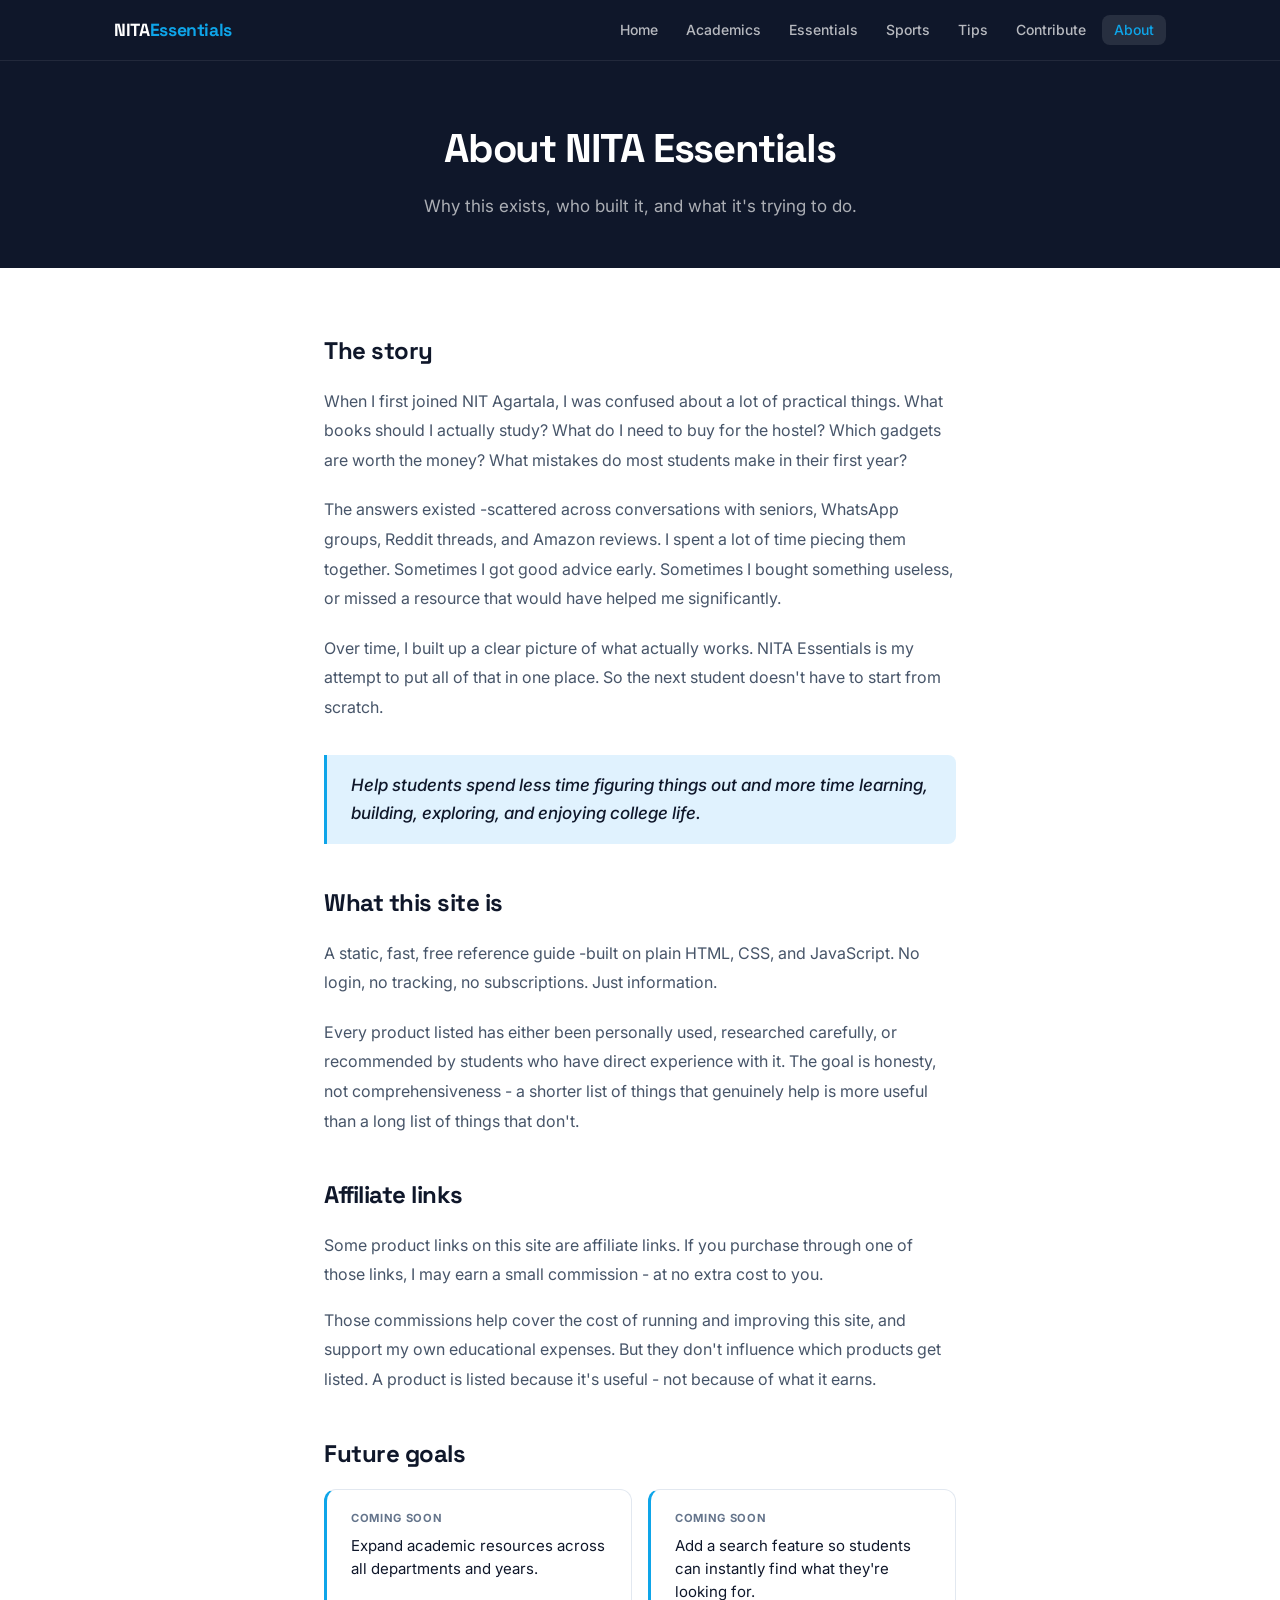
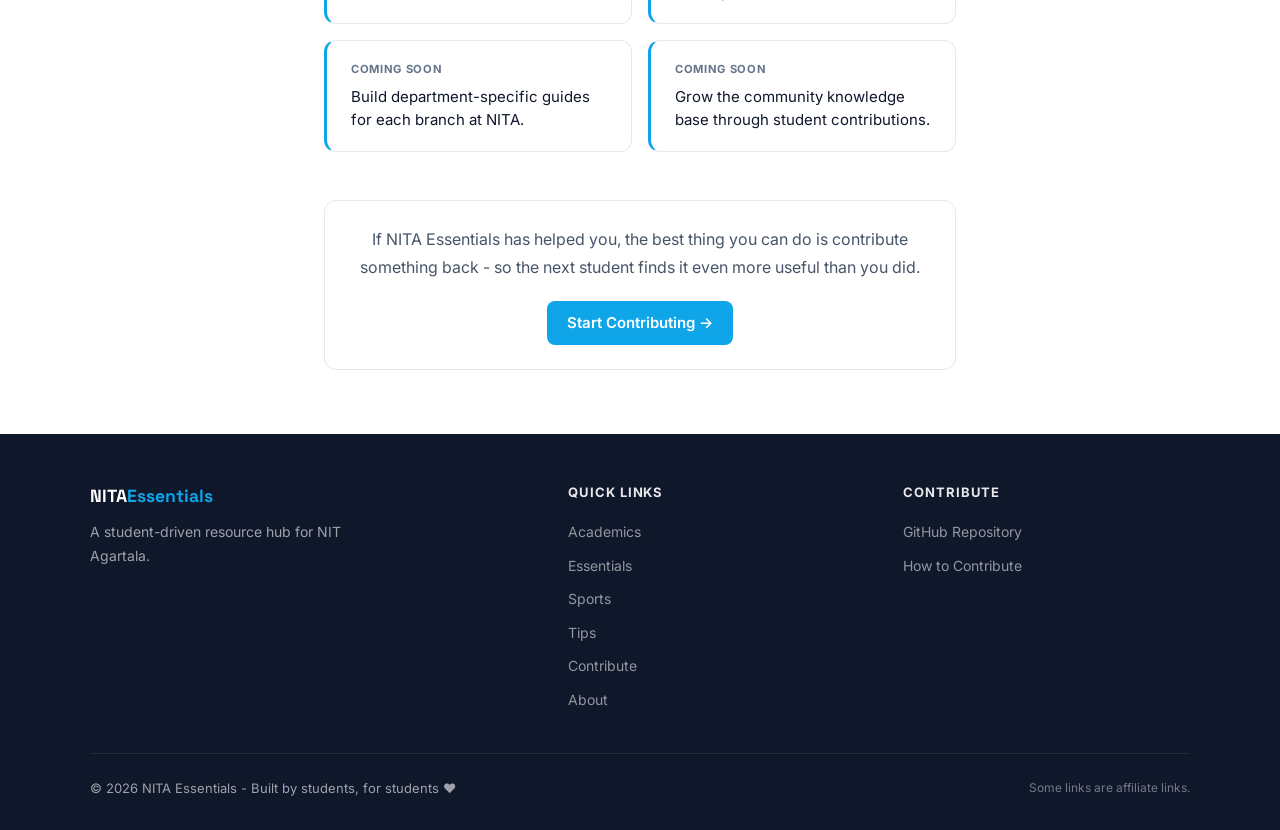
==== about.html @ a5f50f5e "added google analytics for tracking number of uses visited the page" ====
<!DOCTYPE html>
<html lang="en">
<head>
  <meta charset="UTF-8" />
  <meta name="viewport" content="width=device-width, initial-scale=1.0" />
  <title>About -National Institute of Technology Agartala Essentials</title>
  <meta name="description" content="Why NITA Essentials was created, who it's for, and the story behind it." />
  <link rel="stylesheet" href="styles.css" />
  <!-- ICON For NITA-Essential -->
   <link rel="apple-touch-icon" sizes="180x180" href="./icon/apple-touch-icon.png">
    <link rel="icon" type="image/png" sizes="32x32" href="./icon/favicon-32x32.png">
    <link rel="icon" type="image/png" sizes="16x16" href="./icon/favicon-16x16.png">
    <link rel="manifest" href="./icon/site.webmanifest">
    
  <!-- Google tag (gtag.js) -->
    <script async src="https://www.googletagmanager.com/gtag/js?id=G-L8GYV0HE63"></script>
    <script>
      window.dataLayer = window.dataLayer || [];
      function gtag(){dataLayer.push(arguments);}
      gtag('js', new Date());

      gtag('config', 'G-L8GYV0HE63');
    </script>
 
</head>
<body>

<nav>
  <div class="nav-inner">
    <a href="index.html" class="nav-logo">NITA<span>Essentials</span></a>
    <button class="hamburger" id="hamburger" aria-label="Toggle menu">
      <span></span><span></span><span></span>
    </button>
    <ul class="nav-links" id="nav-links">
      <li><a href="index.html">Home</a></li>
      <li><a href="academics.html">Academics</a></li>
      <li><a href="essentials.html">Essentials</a></li>
      <li><a href="sports.html">Sports</a></li>
      <li><a href="tips.html">Tips</a></li>
      <li><a href="contribute.html">Contribute</a></li>
      <li><a href="about.html" class="active">About</a></li>
    </ul>
  </div>
</nav>

<div class="page-hero">
  <div class="container">
    <h1>About NITA Essentials</h1>
    <p>Why this exists, who built it, and what it's trying to do.</p>
  </div>
</div>

<section class="section section-alt">
  <div class="container" style="max-width:680px;">

    <h2 class="section-title" style="margin-bottom:1rem;">The story</h2>
    <p style="color:var(--text-light); line-height:1.85; margin-bottom:1.25rem; font-size:1rem;">When I first joined NIT Agartala, I was confused about a lot of practical things. What books should I actually study? What do I need to buy for the hostel? Which gadgets are worth the money? What mistakes do most students make in their first year?</p>
    <p style="color:var(--text-light); line-height:1.85; margin-bottom:1.25rem; font-size:1rem;">The answers existed -scattered across conversations with seniors, WhatsApp groups, Reddit threads, and Amazon reviews. I spent a lot of time piecing them together. Sometimes I got good advice early. Sometimes I bought something useless, or missed a resource that would have helped me significantly.</p>
    <p style="color:var(--text-light); line-height:1.85; margin-bottom:1.25rem; font-size:1rem;">Over time, I built up a clear picture of what actually works. NITA Essentials is my attempt to put all of that in one place. So the next student doesn't have to start from scratch.</p>

    <blockquote style="border-left:3px solid var(--teal); margin:2rem 0; padding:1rem 1.5rem; background:var(--teal-light); border-radius:0 var(--radius-sm) var(--radius-sm) 0;">
      <p style="font-size:1.0625rem; color:var(--navy); font-style:italic; font-weight:500; line-height:1.7;">Help students spend less time figuring things out and more time learning, building, exploring, and enjoying college life.</p>
    </blockquote>

    <h2 class="section-title" style="margin-bottom:1rem; margin-top:2.5rem;">What this site is</h2>
    <p style="color:var(--text-light); line-height:1.85; margin-bottom:1.25rem; font-size:1rem;">A static, fast, free reference guide -built on plain HTML, CSS, and JavaScript. No login, no tracking, no subscriptions. Just information.</p>
    <p style="color:var(--text-light); line-height:1.85; margin-bottom:1.25rem; font-size:1rem;">Every product listed has either been personally used, researched carefully, or recommended by students who have direct experience with it. The goal is honesty, not comprehensiveness - a shorter list of things that genuinely help is more useful than a long list of things that don't.</p>

    <h2 class="section-title" style="margin-bottom:1rem; margin-top:2.5rem;">Affiliate links</h2>
    <p style="color:var(--text-light); line-height:1.85; margin-bottom:1rem; font-size:1rem;">Some product links on this site are affiliate links. If you purchase through one of those links, I may earn a small commission - at no extra cost to you.</p>
    <p style="color:var(--text-light); line-height:1.85; margin-bottom:1rem; font-size:1rem;">Those commissions help cover the cost of running and improving this site, and support my own educational expenses. But they don't influence which products get listed. A product is listed because it's useful - not because of what it earns.</p>

    <h2 class="section-title" style="margin-bottom:1rem; margin-top:2.5rem;">Future goals</h2>
    <div class="tips-grid" style="margin-top:1rem;">
      <div class="tip-card">
        <div class="tip-category">Coming Soon</div>
        <p>Expand academic resources across all departments and years.</p>
      </div>
      <div class="tip-card">
        <div class="tip-category">Coming Soon</div>
        <p>Add a search feature so students can instantly find what they're looking for.</p>
      </div>
      <div class="tip-card">
        <div class="tip-category">Coming Soon</div>
        <p>Build department-specific guides for each branch at NITA.</p>
      </div>
      <div class="tip-card">
        <div class="tip-category">Coming Soon</div>
        <p>Grow the community knowledge base through student contributions.</p>
      </div>
    </div>

    <div style="margin-top:3rem; padding:1.5rem; background:var(--surface); border:1px solid var(--border); border-radius:var(--radius); text-align:center;">
      <p style="font-size:1rem; color:var(--text-light); margin-bottom:1.25rem; line-height:1.75;">If NITA Essentials has helped you, the best thing you can do is contribute something back - so the next student finds it even more useful than you did.</p>
      <a href="contribute.html" class="btn btn-primary">Start Contributing →</a>
    </div>

  </div>
</section>

<footer>
  <div class="footer-inner">
    <div class="footer-brand">
      <h3>NITA<span>Essentials</span></h3>
      <p>A student-driven resource hub for NIT Agartala.</p>
    </div>
    <div class="footer-col">
      <h4>Quick Links</h4>
      <ul>
        <li><a href="academics.html">Academics</a></li>
        <li><a href="essentials.html">Essentials</a></li>
        <li><a href="sports.html">Sports</a></li>
        <li><a href="tips.html">Tips</a></li>
        <li><a href="contribute.html">Contribute</a></li>
        <li><a href="about.html">About</a></li>
      </ul>
    </div>
    <div class="footer-col">
      <h4>Contribute</h4>
      <ul>
        <li><a href="https://github.com/nita-essentials/nita-essentials.github.io" target="_blank">GitHub Repository</a></li>
        <li><a href="contribute.html">How to Contribute</a></li>
      </ul>
    </div>
  </div>
  <div class="footer-bottom">
    <span>© 2026 NITA Essentials - Built by students, for students ❤️</span>
    <span style="font-size:0.75rem; opacity:0.7;">Some links are affiliate links.</span>
  </div>
</footer>

<script>
  const hamburger = document.getElementById('hamburger');
  const navLinks = document.getElementById('nav-links');
  hamburger.addEventListener('click', () => navLinks.classList.toggle('open'));
</script>

<script src="notices.js"></script>
</body>
</html>
---- styles.css ----
/* ===== NITA ESSENTIALS - Main Stylesheet ===== */
/* Design: Deep navy + electric teal + warm amber on off-white canvas */
/* Font stack: Space Grotesk display, Inter body */

@import url('https://fonts.googleapis.com/css2?family=Space+Grotesk:wght@400;500;600;700&family=Inter:wght@400;500;600&display=swap');

:root {
  --navy: #0f172a;
  --navy-mid: #1e293b;
  --teal: #0ea5e9;
  --teal-dark: #0284c7;
  --teal-light: #e0f2fe;
  --amber: #f59e0b;
  --amber-light: #fef3c7;
  --off-white: #f8fafc;
  --surface: #ffffff;
  --muted: #64748b;
  --border: #e2e8f0;
  --text: #0f172a;
  --text-light: #475569;
  --radius: 12px;
  --radius-sm: 8px;
  --shadow: 0 1px 3px rgba(0,0,0,0.07), 0 4px 12px rgba(0,0,0,0.06);
  --shadow-hover: 0 4px 12px rgba(14,165,233,0.15), 0 8px 24px rgba(0,0,0,0.1);
}

*, *::before, *::after { box-sizing: border-box; margin: 0; padding: 0; }

html { scroll-behavior: smooth; }

body {
  font-family: 'Inter', -apple-system, sans-serif;
  background: var(--off-white);
  color: var(--text);
  line-height: 1.6;
  font-size: 16px;
}

/* ===== NAVIGATION ===== */
nav {
  background: var(--navy);
  position: sticky;
  top: 0;
  z-index: 100;
  border-bottom: 1px solid rgba(255,255,255,0.08);
}

.nav-inner {
  max-width: 1100px;
  margin: 0 auto;
  padding: 0 1.5rem;
  display: flex;
  align-items: center;
  justify-content: space-between;
  height: 60px;
}

.nav-logo {
  font-family: 'Space Grotesk', sans-serif;
  font-weight: 700;
  font-size: 1.1rem;
  color: white;
  text-decoration: none;
  letter-spacing: -0.02em;
}

.nav-logo span { color: var(--teal); }

.nav-links {
  display: flex;
  gap: 0.25rem;
  list-style: none;
}

.nav-links a {
  color: rgba(255,255,255,0.7);
  text-decoration: none;
  padding: 0.4rem 0.75rem;
  border-radius: var(--radius-sm);
  font-size: 0.875rem;
  font-weight: 500;
  transition: all 0.15s;
}

.nav-links a:hover,
.nav-links a.active {
  color: white;
  background: rgba(255,255,255,0.1);
}

.nav-links a.active { color: var(--teal); }

.hamburger {
  display: none;
  flex-direction: column;
  gap: 5px;
  cursor: pointer;
  background: none;
  border: none;
  padding: 4px;
}

.hamburger span {
  display: block;
  width: 22px;
  height: 2px;
  background: white;
  border-radius: 2px;
  transition: all 0.25s;
}

/* ===== LAYOUT ===== */
.container {
  max-width: 1100px;
  margin: 0 auto;
  padding: 0 1.5rem;
}

.page-hero {
  background: var(--navy);
  padding: 3.5rem 1.5rem 3rem;
  text-align: center;
}

.page-hero h1 {
  font-family: 'Space Grotesk', sans-serif;
  font-size: clamp(1.75rem, 4vw, 2.5rem);
  font-weight: 700;
  color: white;
  letter-spacing: -0.03em;
  margin-bottom: 0.75rem;
}

.page-hero p {
  color: rgba(255,255,255,0.65);
  max-width: 520px;
  margin: 0 auto;
  font-size: 1.0625rem;
}

.section {
  padding: 4rem 1.5rem;
}

.section-alt { background: var(--surface); }

.section-title {
  font-family: 'Space Grotesk', sans-serif;
  font-size: 1.5rem;
  font-weight: 700;
  letter-spacing: -0.02em;
  margin-bottom: 0.5rem;
  color: var(--navy);
}

.section-sub {
  color: var(--muted);
  margin-bottom: 2.5rem;
  font-size: 0.9375rem;
}

/* ===== BUTTONS ===== */
.btn {
  display: inline-flex;
  align-items: center;
  gap: 0.4rem;
  padding: 0.625rem 1.25rem;
  border-radius: var(--radius-sm);
  font-weight: 600;
  font-size: 0.9375rem;
  text-decoration: none;
  transition: all 0.15s;
  cursor: pointer;
  border: none;
  font-family: inherit;
}

.btn-primary {
  background: var(--teal);
  color: white;
}

.btn-primary:hover {
  background: var(--teal-dark);
  transform: translateY(-1px);
  box-shadow: 0 4px 12px rgba(14,165,233,0.35);
}

.btn-outline {
  background: transparent;
  color: var(--teal);
  border: 1.5px solid var(--teal);
}

.btn-outline:hover {
  background: var(--teal-light);
}

.btn-ghost {
  background: rgba(255,255,255,0.1);
  color: white;
  border: 1.5px solid rgba(255,255,255,0.2);
}

.btn-ghost:hover {
  background: rgba(255,255,255,0.18);
}

.btn-sm {
  padding: 0.4rem 0.875rem;
  font-size: 0.8125rem;
}

/* code for the discord and start contri buttonn in the academics tab */
.button-group{
    display:flex;
    justify-content:center;
    align-items:center;
    gap:1rem;
    flex-wrap:wrap;
}

.discord-btn{
  background:#5865F2;
}

.discord-btn:hover{
  background:#ffffff;
  color: #5865F2;
}

.discord-btn img{
    width:20px;
    height:20px;
    object-fit:contain;
}
/* ===== CARDS ===== */
.card-grid {
  display: grid;
  grid-template-columns: repeat(auto-fill, minmax(300px, 1fr));
  gap: 1.25rem;
}

.card {
  background: var(--surface);
  border: 1px solid var(--border);
  border-radius: var(--radius);
  padding: 1.5rem;
  transition: all 0.2s;
}

.card:hover {
  border-color: var(--teal);
  box-shadow: var(--shadow-hover);
  transform: translateY(-2px);
}

.card-icon {
  width: 44px;
  height: 44px;
  background: var(--teal-light);
  border-radius: 10px;
  display: flex;
  align-items: center;
  justify-content: center;
  font-size: 1.25rem;
  margin-bottom: 1rem;
}

.card h3 {
  font-family: 'Space Grotesk', sans-serif;
  font-size: 1.0625rem;
  font-weight: 600;
  margin-bottom: 0.5rem;
  letter-spacing: -0.01em;
}

.card p {
  color: var(--text-light);
  font-size: 0.875rem;
  line-height: 1.6;
  margin-bottom: 1.25rem;
}

.card-tags {
  display: flex;
  flex-wrap: wrap;
  gap: 0.375rem;
  margin-bottom: 1.25rem;
}

.tag {
  font-size: 0.75rem;
  font-weight: 500;
  padding: 0.2rem 0.6rem;
  border-radius: 999px;
  background: var(--teal-light);
  color: var(--teal-dark);
}

.tag-amber {
  background: var(--amber-light);
  color: #92400e;
}

/* ===== PRODUCT CARDS ===== */
.product-grid {
  display: grid;
  grid-template-columns: repeat(auto-fill, minmax(260px, 1fr));
  gap: 1.25rem;
}

.product-card {
  background: var(--surface);
  border: 1px solid var(--border);
  border-radius: var(--radius);
  overflow: hidden;
  transition: all 0.2s;
  display: flex;
  flex-direction: column;
}

.product-card:hover {
  border-color: var(--teal);
  box-shadow: var(--shadow-hover);
  transform: translateY(-2px);
}

.product-img {
  width: 100%;
  height: 200px;
  object-fit: contain;
  background: #f1f5f9;
  padding: 1rem;
}

.product-img-placeholder {
  width: 100%;
  height: 200px;
  background: linear-gradient(135deg, #e2e8f0, #cbd5e1);
  display: flex;
  align-items: center;
  justify-content: center;
  font-size: 2.5rem;
}

.product-body {
  padding: 1.25rem;
  flex: 1;
  display: flex;
  flex-direction: column;
}

.product-cat {
  font-size: 0.75rem;
  font-weight: 600;
  text-transform: uppercase;
  letter-spacing: 0.05em;
  color: var(--teal-dark);
  margin-bottom: 0.4rem;
}

.product-name {
  font-family: 'Space Grotesk', sans-serif;
  font-size: 1rem;
  font-weight: 600;
  letter-spacing: -0.01em;
  margin-bottom: 0.625rem;
  color: var(--navy);
  line-height: 1.4;
}

.product-desc {
  font-size: 0.8125rem;
  color: var(--text-light);
  line-height: 1.55;
  margin-bottom: 1rem;
  flex: 1;
}

.product-footer {
  display: flex;
  align-items: center;
  justify-content: space-between;
  gap: 0.5rem;
  margin-top: auto;
}

/* ===== TIPS ===== */
.tips-grid {
  display: grid;
  grid-template-columns: repeat(auto-fill, minmax(280px, 1fr));
  gap: 1rem;
}

.tip-card {
  background: var(--surface);
  border: 1px solid var(--border);
  border-radius: var(--radius);
  padding: 1.25rem 1.25rem 1.25rem 1.5rem;
  border-left: 3px solid var(--teal);
  transition: all 0.15s;
}

.tip-card:hover {
  box-shadow: var(--shadow);
  border-left-color: var(--amber);
}

.tip-category {
  font-size: 0.7rem;
  font-weight: 700;
  text-transform: uppercase;
  letter-spacing: 0.06em;
  color: var(--muted);
  margin-bottom: 0.35rem;
}

.tip-card p {
  font-size: 0.9375rem;
  color: var(--text);
  line-height: 1.55;
}

/* ===== Buy and sell btn ===== */

.whatsapp-btn {
    display: inline-flex;
    align-items: center;
    gap: 8px;
    
    border-color: #25D366 !important;
    border-width: 1.5px !important;
    
}

.whatsapp-icon {
    width: 20px;
    height: 20px;
}

.whatsapp-btn:hover {
    background-color: #4AE07D !important;
    border-color: #4AE07D !important;
    color: white !important;
}
.whatsapp-btn span {
    color:   #25D366 !important;
}

.whatsapp-btn:hover span {
    color: white !important;
}



/* ===== ACCORDION ===== */
.accordion-item {
  border: 1px solid var(--border);
  border-radius: var(--radius-sm);
  margin-bottom: 0.5rem;
  overflow: hidden;
}

.accordion-header {
  width: 100%;
  background: var(--surface);
  border: none;
  padding: 1rem 1.25rem;
  text-align: left;
  font-family: 'Space Grotesk', sans-serif;
  font-size: 1rem;
  font-weight: 600;
  color: var(--navy);
  cursor: pointer;
  display: flex;
  justify-content: space-between;
  align-items: center;
  transition: background 0.15s;
}

.accordion-header:hover { background: #f8fafc; }

.accordion-header.open { background: var(--teal-light); color: var(--teal-dark); }

.accordion-icon {
  font-size: 1.25rem;
  transition: transform 0.2s;
  flex-shrink: 0;
}

.accordion-header.open .accordion-icon { transform: rotate(45deg); }

.accordion-body {
  display: none;
  padding: 0 1.25rem 1.25rem;
  background: var(--surface);
}

.accordion-body.open { display: block; }

/* ===== CATEGORY FILTER ===== */
.filter-bar {
  display: flex;
  flex-wrap: wrap;
  gap: 0.5rem;
  margin-bottom: 2rem;
}

.filter-btn {
  padding: 0.4rem 1rem;
  border-radius: 999px;
  border: 1.5px solid var(--border);
  background: var(--surface);
  color: var(--muted);
  font-size: 0.875rem;
  font-weight: 500;
  cursor: pointer;
  transition: all 0.15s;
  font-family: inherit;
}

.filter-btn:hover,
.filter-btn.active {
  border-color: var(--teal);
  color: var(--teal-dark);
  background: var(--teal-light);
}

/* ===== HERO (index) ===== */
.hero {
  background: var(--navy);
  padding: 5rem 1.5rem 4.5rem;
  position: relative;
  overflow: hidden;
}

.hero::before {
  content: '';
  position: absolute;
  top: -60px;
  right: -80px;
  width: 400px;
  height: 400px;
  background: radial-gradient(circle, rgba(14,165,233,0.12) 0%, transparent 70%);
  pointer-events: none;
}

.hero-inner {
  max-width: 680px;
  margin: 0 auto;
  text-align: center;
  position: relative;
}

.hero-eyebrow {
  display: inline-block;
  background: rgba(14,165,233,0.15);
  color: var(--teal);
  font-size: 0.75rem;
  font-weight: 700;
  text-transform: uppercase;
  letter-spacing: 0.1em;
  padding: 0.35rem 0.875rem;
  border-radius: 999px;
  margin-bottom: 1.5rem;
  border: 1px solid rgba(14,165,233,0.25);
}

.hero h1 {
  font-family: 'Space Grotesk', sans-serif;
  font-size: clamp(2rem, 5vw, 3.25rem);
  font-weight: 700;
  color: white;
  letter-spacing: -0.04em;
  line-height: 1.15;
  margin-bottom: 1.25rem;
}

.hero h1 span { color: var(--teal); }

.hero p {
  color: rgba(255,255,255,0.65);
  font-size: 1.0625rem;
  max-width: 520px;
  margin: 0 auto 2.25rem;
  line-height: 1.7;
}

.hero-btns {
  display: flex;
  gap: 0.75rem;
  justify-content: center;
  flex-wrap: wrap;
}

/* ===== STATS BAR ===== */
.stats-bar {
  background: var(--surface);
  border-bottom: 1px solid var(--border);
  padding: 1.5rem;
}

.stats-inner {
  max-width: 1100px;
  margin: 0 auto;
  display: flex;
  justify-content: center;
  gap: 3rem;
  flex-wrap: wrap;
}

.stat {
  text-align: center;
}

.stat-num {
  font-family: 'Space Grotesk', sans-serif;
  font-size: 1.5rem;
  font-weight: 700;
  color: var(--navy);
  display: block;
}

.stat-label {
  font-size: 0.8125rem;
  color: var(--muted);
}

/* ===== FOOTER ===== */
footer {
  background: var(--navy);
  color: rgba(255,255,255,0.6);
  padding: 3rem 1.5rem 2rem;
}

.footer-inner {
  max-width: 1100px;
  margin: 0 auto;
  display: grid;
  grid-template-columns: 1.5fr 1fr 1fr;
  gap: 3rem;
}

.footer-brand h3 {
  font-family: 'Space Grotesk', sans-serif;
  font-size: 1.1rem;
  font-weight: 700;
  color: white;
  margin-bottom: 0.625rem;
}

.footer-brand h3 span { color: var(--teal); }

.footer-brand p {
  font-size: 0.875rem;
  line-height: 1.65;
  max-width: 280px;
}

.footer-col h4 {
  font-size: 0.8125rem;
  font-weight: 700;
  text-transform: uppercase;
  letter-spacing: 0.07em;
  color: rgba(255,255,255,0.9);
  margin-bottom: 1rem;
}

.footer-col ul {
  list-style: none;
  display: flex;
  flex-direction: column;
  gap: 0.5rem;
}

.footer-col a {
  color: rgba(255,255,255,0.55);
  text-decoration: none;
  font-size: 0.875rem;
  transition: color 0.15s;
}

.footer-col a:hover { color: var(--teal); }

.footer-bottom {
  max-width: 1100px;
  margin: 2.5rem auto 0;
  padding-top: 1.5rem;
  border-top: 1px solid rgba(255,255,255,0.08);
  font-size: 0.8125rem;
  display: flex;
  justify-content: space-between;
  align-items: center;
  flex-wrap: wrap;
  gap: 0.5rem;
}

/* ===== CONTRIBUTE PAGE ===== */
.steps-list {
  display: flex;
  flex-direction: column;
  gap: 1.25rem;
  counter-reset: steps;
}

.step-item {
  display: flex;
  gap: 1.25rem;
  align-items: flex-start;
}

.step-num {
  width: 36px;
  height: 36px;
  border-radius: 50%;
  background: var(--teal);
  color: white;
  font-weight: 700;
  font-size: 0.875rem;
  display: flex;
  align-items: center;
  justify-content: center;
  flex-shrink: 0;
  margin-top: 2px;
}

.step-text h4 {
  font-weight: 600;
  margin-bottom: 0.25rem;
  font-size: 0.9375rem;
}

.step-text p {
  font-size: 0.875rem;
  color: var(--text-light);
}

/* ===== NOTICE BOX ===== */
.notice {
  background: var(--amber-light);
  border: 1px solid #fcd34d;
  border-radius: var(--radius-sm);
  padding: 1rem 1.25rem;
  font-size: 0.875rem;
  color: #78350f;
  display: flex;
  gap: 0.625rem;
  align-items: flex-start;
  grid-column: 1 / -1;
}

/* ===== MOBILE ===== */
@media (max-width: 768px) {
  .nav-links {
    display: none;
    position: absolute;
    top: 60px;
    left: 0;
    right: 0;
    background: var(--navy-mid);
    flex-direction: column;
    padding: 1rem;
    border-bottom: 1px solid rgba(255,255,255,0.1);
    gap: 0.25rem;
  }

  .nav-links.open { display: flex; }

  .hamburger { display: flex; }

  .footer-inner {
    grid-template-columns: 1fr;
    gap: 2rem;
  }

  .stats-inner { gap: 1.5rem; }
}

@media (max-width: 480px) {
  .hero { padding: 3.5rem 1rem 3rem; }
  .section { padding: 2.5rem 1rem; }
  .page-hero { padding: 2.5rem 1rem 2rem; }
  .product-grid, .card-grid, .tips-grid {
    grid-template-columns: 1fr;
  }
}
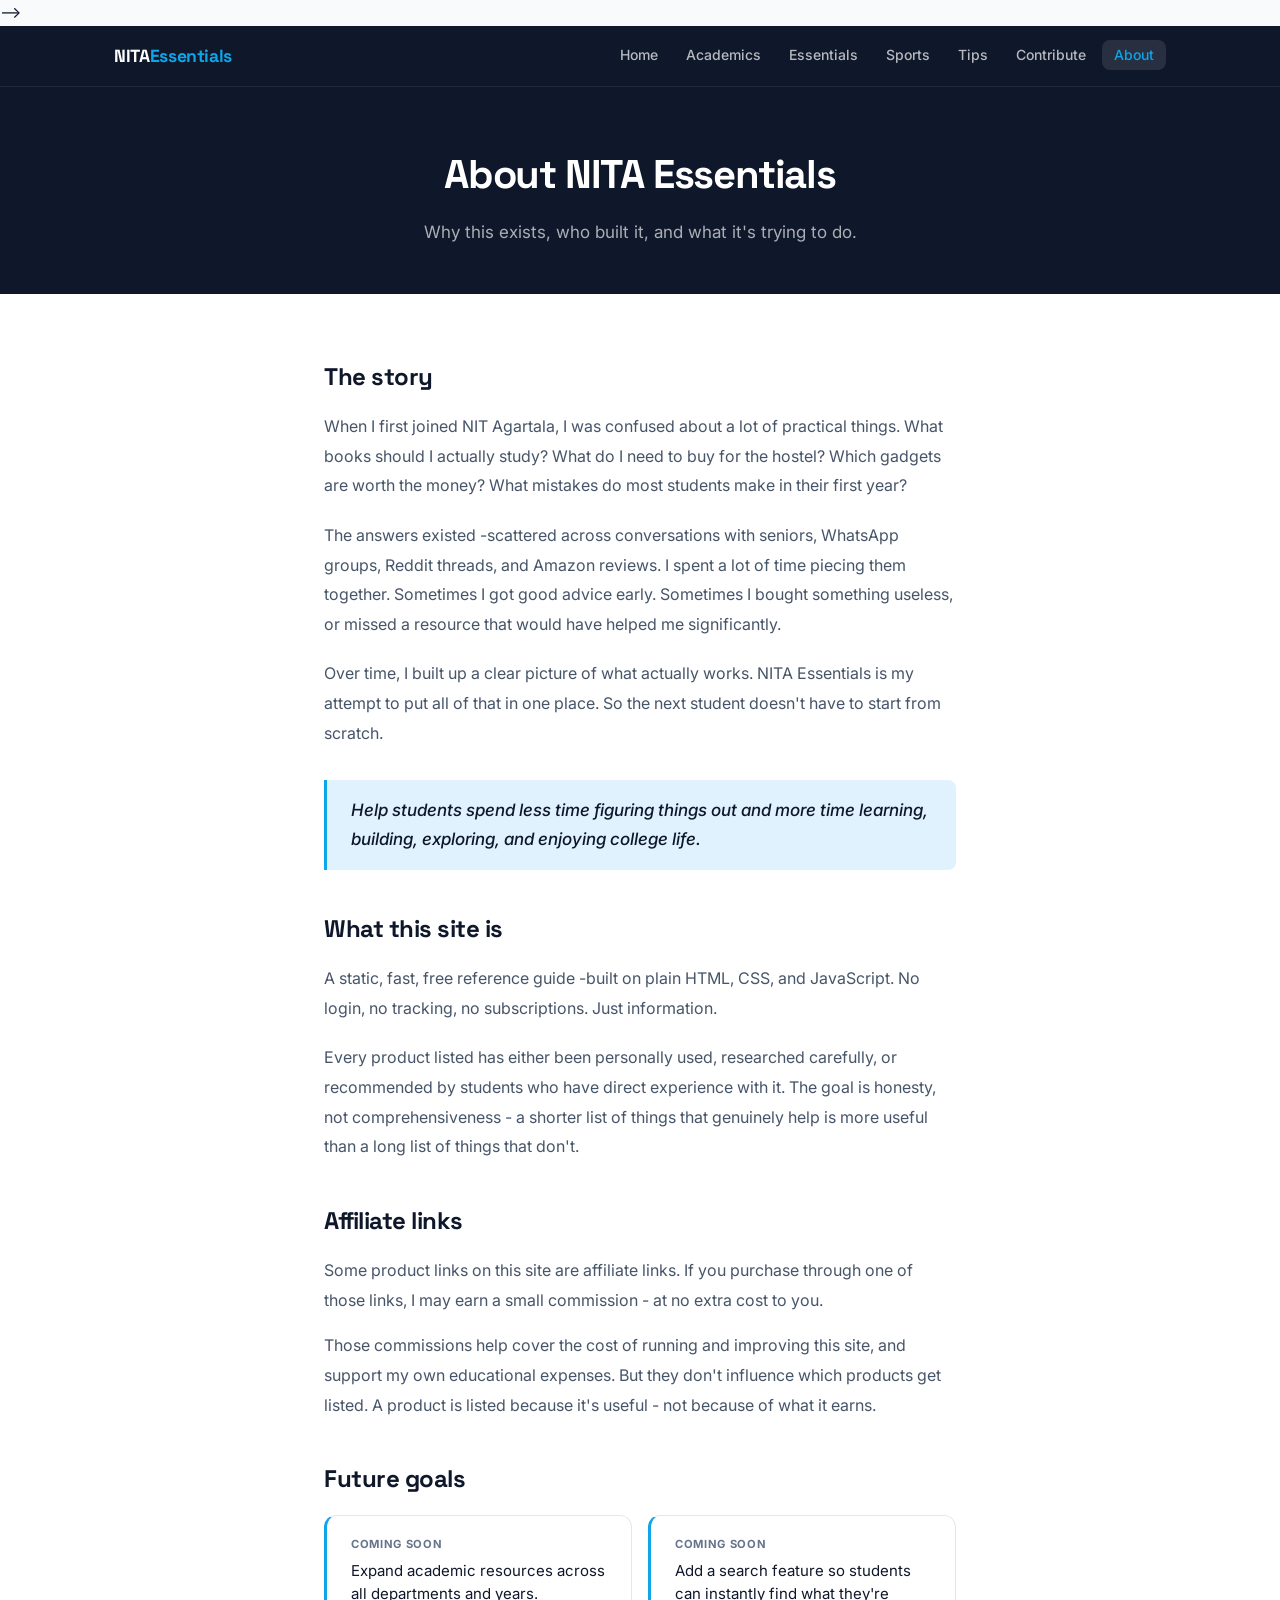
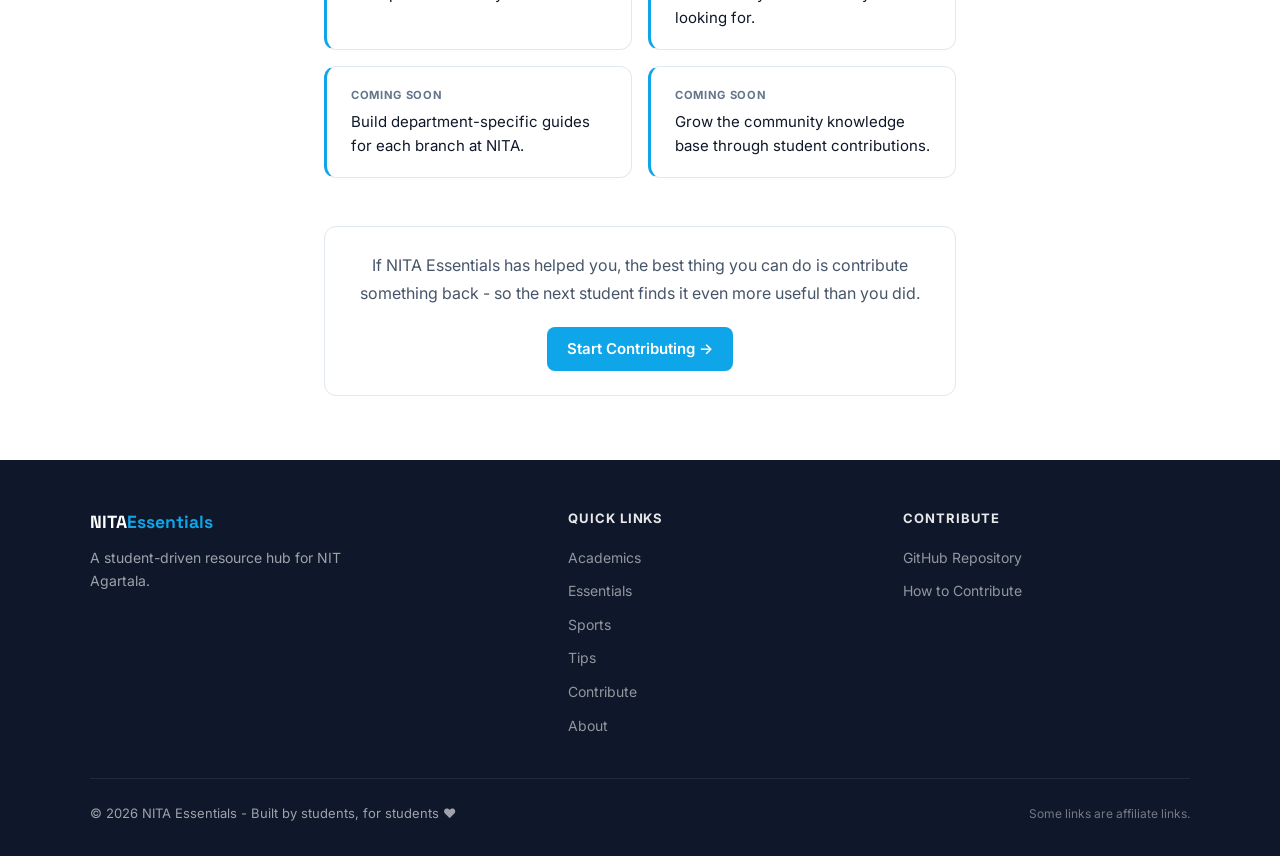
==== commit 6d8f6f36: "Correct comment syntax in about.html Fixed comment syntax for Google tag in about.html" ====
--- a/about.html
+++ b/about.html
@@ -1,9 +1,18 @@
 <!DOCTYPE html>
 <html lang="en">
 <head>
+  <!-- <!-- Google tag (gtag.js) -->
+<script async src="https://www.googletagmanager.com/gtag/js?id=G-L8GYV0HE63"></script>
+<script>
+  window.dataLayer = window.dataLayer || [];
+  function gtag(){dataLayer.push(arguments);}
+  gtag('js', new Date());
+
+  gtag('config', 'G-L8GYV0HE63');
+</script> -->
   <meta charset="UTF-8" />
   <meta name="viewport" content="width=device-width, initial-scale=1.0" />
-  <title>About -National Institute of Technology Agartala Essentials</title>
+  <title>About -NITA Essentials</title>
   <meta name="description" content="Why NITA Essentials was created, who it's for, and the story behind it." />
   <link rel="stylesheet" href="styles.css" />
   <!-- ICON For NITA-Essential -->
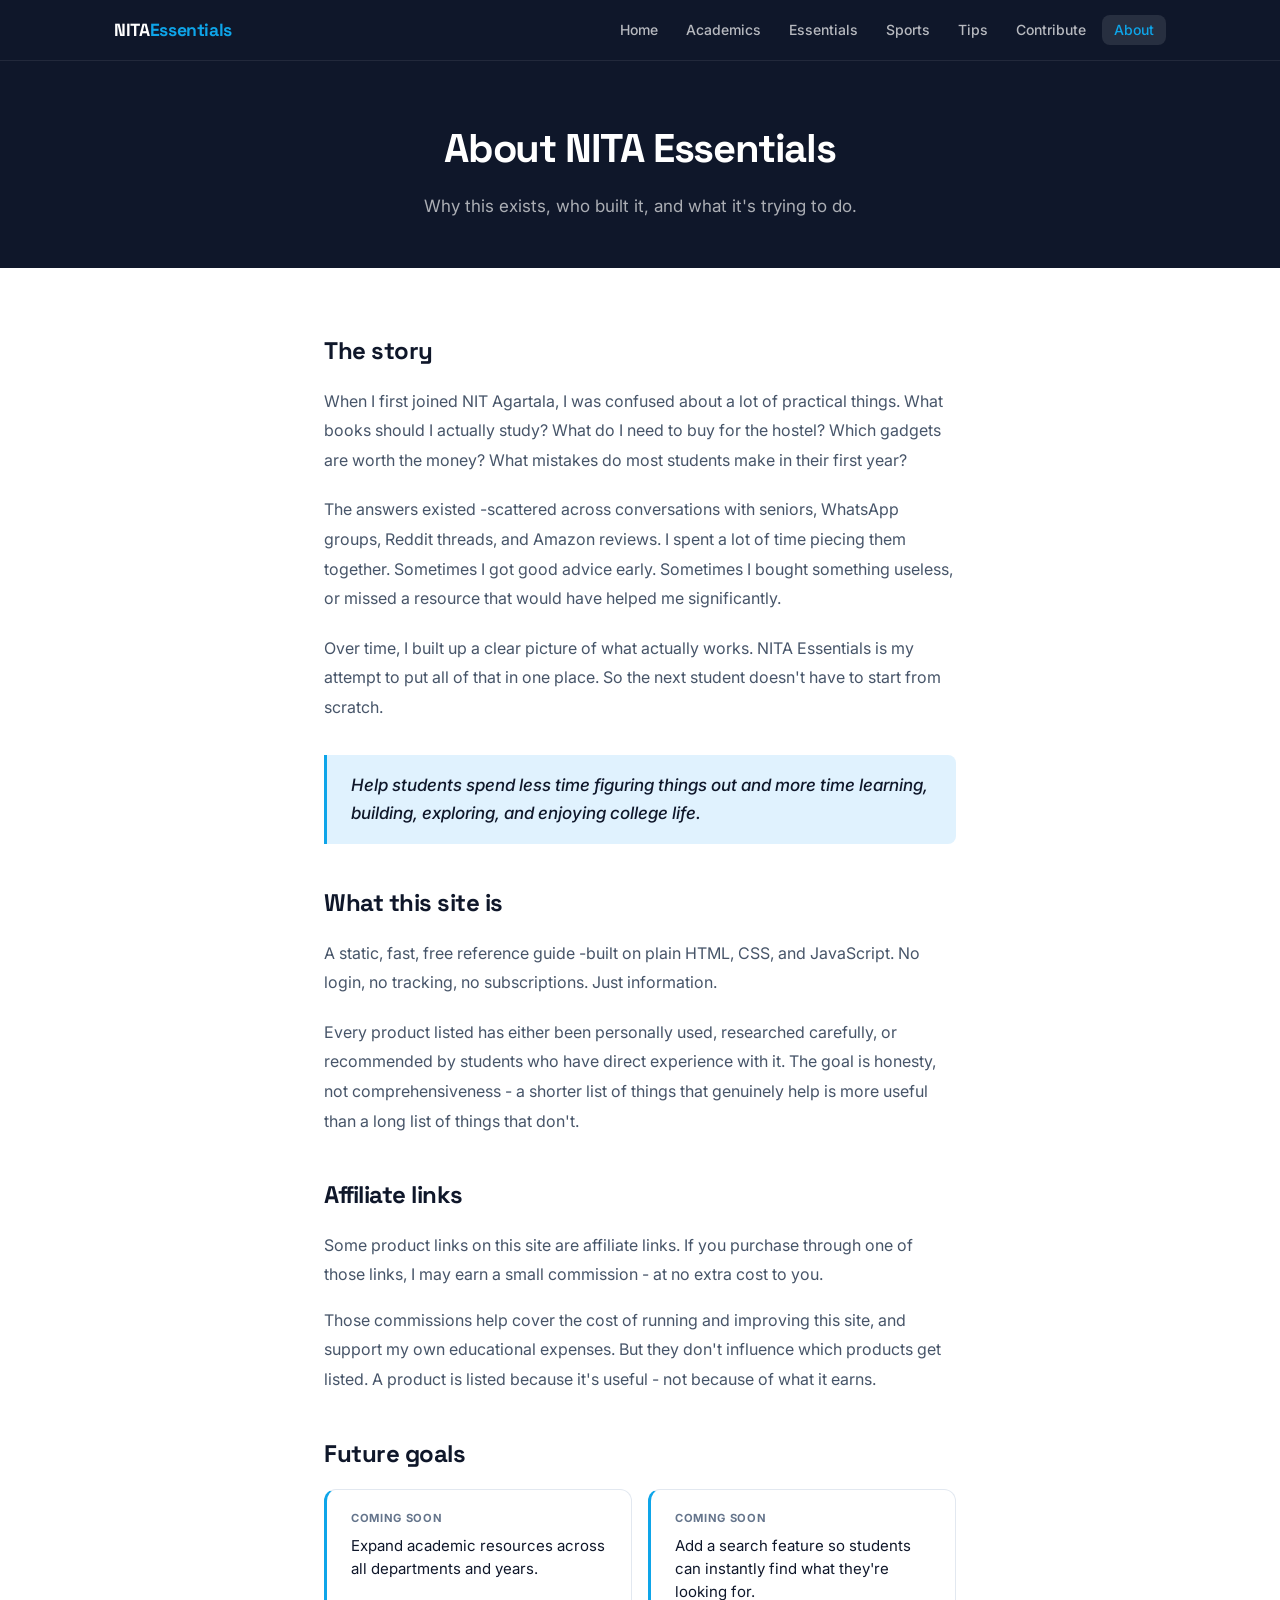
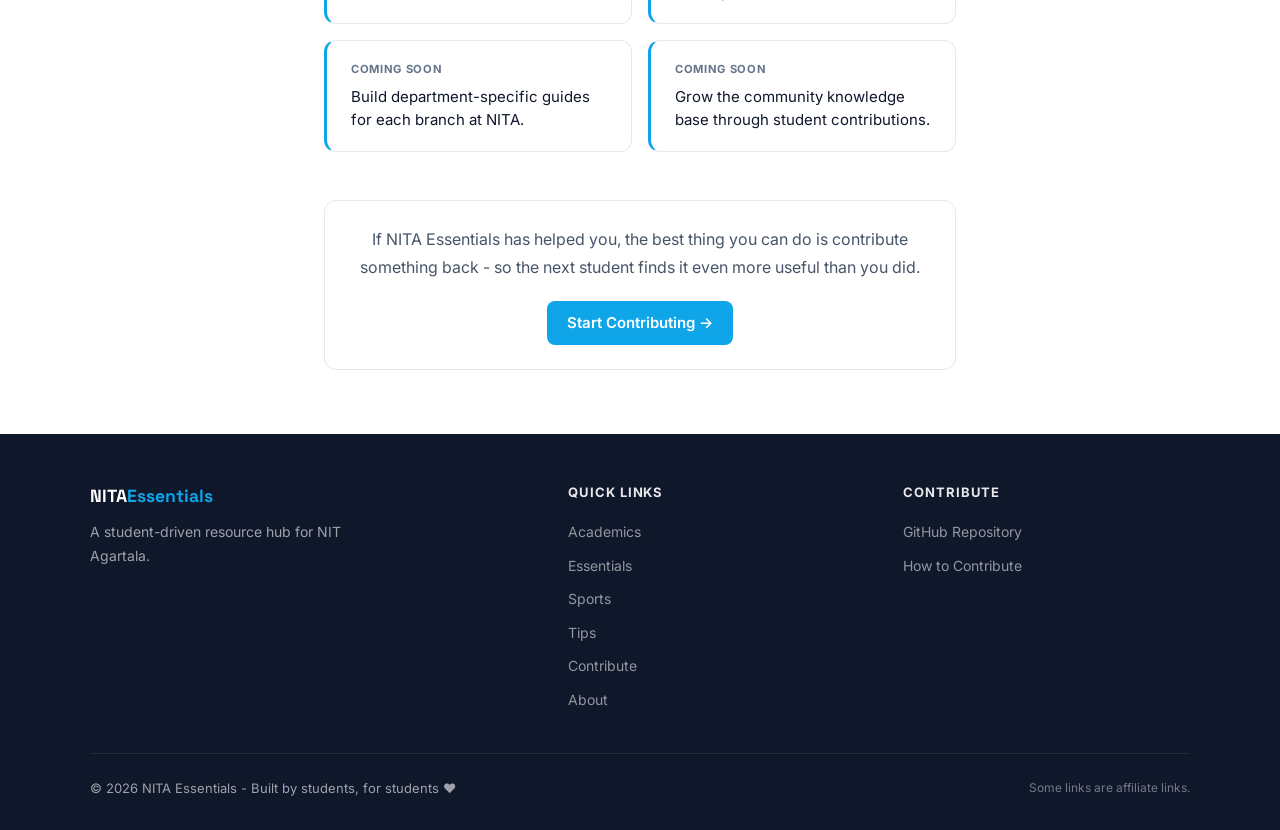
==== commit 51e76e17: "Merge branch 'main' of https://github.com/alif2606/nita-essentials.github.io into alif-fetures-check" ====
--- a/about.html
+++ b/about.html
@@ -1,20 +1,11 @@
 <!DOCTYPE html>
 <html lang="en">
 <head>
-  <!-- <!-- Google tag (gtag.js) -->
-<script async src="https://www.googletagmanager.com/gtag/js?id=G-L8GYV0HE63"></script>
-<script>
-  window.dataLayer = window.dataLayer || [];
-  function gtag(){dataLayer.push(arguments);}
-  gtag('js', new Date());
-
-  gtag('config', 'G-L8GYV0HE63');
-</script> -->
   <meta charset="UTF-8" />
   <meta name="viewport" content="width=device-width, initial-scale=1.0" />
-  <title>About -NITA Essentials</title>
+  <title>About -National Institute of Technology Agartala Essentials</title>
   <meta name="description" content="Why NITA Essentials was created, who it's for, and the story behind it." />
-  <link rel="stylesheet" href="styles.css" />
+  <link rel="stylesheet" href="./css/styles.css" />
   <!-- ICON For NITA-Essential -->
    <link rel="apple-touch-icon" sizes="180x180" href="./icon/apple-touch-icon.png">
     <link rel="icon" type="image/png" sizes="32x32" href="./icon/favicon-32x32.png">
--- a/css/styles.css
+++ b/css/styles.css
@@ -0,0 +1,947 @@
+/* ===== NITA ESSENTIALS - Main Stylesheet ===== */
+/* Design: Deep navy + electric teal + warm amber on off-white canvas */
+/* Font stack: Space Grotesk display, Inter body */
+
+@import url('https://fonts.googleapis.com/css2?family=Space+Grotesk:wght@400;500;600;700&family=Inter:wght@400;500;600&display=swap');
+
+:root {
+  --navy: #0f172a;
+  --navy-mid: #1e293b;
+  --teal: #0ea5e9;
+  --teal-dark: #0284c7;
+  --teal-light: #e0f2fe;
+  --amber: #f59e0b;
+  --amber-light: #fef3c7;
+  --off-white: #f8fafc;
+  --surface: #ffffff;
+  --muted: #64748b;
+  --border: #e2e8f0;
+  --text: #0f172a;
+  --text-light: #475569;
+  --radius: 12px;
+  --radius-sm: 8px;
+  --shadow: 0 1px 3px rgba(0,0,0,0.07), 0 4px 12px rgba(0,0,0,0.06);
+  --shadow-hover: 0 4px 12px rgba(14,165,233,0.15), 0 8px 24px rgba(0,0,0,0.1);
+}
+
+*, *::before, *::after { box-sizing: border-box; margin: 0; padding: 0; }
+
+html { scroll-behavior: smooth; }
+
+body {
+  font-family: 'Inter', -apple-system, sans-serif;
+  background: var(--off-white);
+  color: var(--text);
+  line-height: 1.6;
+  font-size: 16px;
+}
+
+/* ===== NAVIGATION ===== */
+nav {
+  background: var(--navy);
+  position: sticky;
+  top: 0;
+  z-index: 100;
+  border-bottom: 1px solid rgba(255,255,255,0.08);
+}
+
+.nav-inner {
+  max-width: 1100px;
+  margin: 0 auto;
+  padding: 0 1.5rem;
+  display: flex;
+  align-items: center;
+  justify-content: space-between;
+  height: 60px;
+}
+
+.nav-logo {
+  font-family: 'Space Grotesk', sans-serif;
+  font-weight: 700;
+  font-size: 1.1rem;
+  color: white;
+  text-decoration: none;
+  letter-spacing: -0.02em;
+}
+
+.nav-logo span { color: var(--teal); }
+
+.nav-links {
+  display: flex;
+  gap: 0.25rem;
+  list-style: none;
+}
+
+.nav-links a {
+  color: rgba(255,255,255,0.7);
+  text-decoration: none;
+  padding: 0.4rem 0.75rem;
+  border-radius: var(--radius-sm);
+  font-size: 0.875rem;
+  font-weight: 500;
+  transition: all 0.15s;
+}
+
+.nav-links a:hover,
+.nav-links a.active {
+  color: white;
+  background: rgba(255,255,255,0.1);
+}
+
+.nav-links a.active { color: var(--teal); }
+
+.hamburger {
+  display: none;
+  flex-direction: column;
+  gap: 5px;
+  cursor: pointer;
+  background: none;
+  border: none;
+  padding: 4px;
+}
+
+.hamburger span {
+  display: block;
+  width: 22px;
+  height: 2px;
+  background: white;
+  border-radius: 2px;
+  transition: all 0.25s;
+}
+
+/* ===== LAYOUT ===== */
+.container {
+  max-width: 1100px;
+  margin: 0 auto;
+  padding: 0 1.5rem;
+}
+
+.page-hero {
+  background: var(--navy);
+  padding: 3.5rem 1.5rem 3rem;
+  text-align: center;
+}
+
+.page-hero h1 {
+  font-family: 'Space Grotesk', sans-serif;
+  font-size: clamp(1.75rem, 4vw, 2.5rem);
+  font-weight: 700;
+  color: white;
+  letter-spacing: -0.03em;
+  margin-bottom: 0.75rem;
+}
+
+.page-hero p {
+  color: rgba(255,255,255,0.65);
+  max-width: 520px;
+  margin: 0 auto;
+  font-size: 1.0625rem;
+}
+
+.section {
+  padding: 4rem 1.5rem;
+}
+
+.section-alt { background: var(--surface); }
+
+.section-title {
+  font-family: 'Space Grotesk', sans-serif;
+  font-size: 1.5rem;
+  font-weight: 700;
+  letter-spacing: -0.02em;
+  margin-bottom: 0.5rem;
+  color: var(--navy);
+  /* below the one line code is for scroll positioning, so that the content doesn't overlaps */
+  scroll-margin-top: 130px;
+}
+
+.section-sub {
+  color: var(--muted);
+  margin-bottom: 2.5rem;
+  font-size: 0.9375rem;
+}
+
+/* ===== BUTTONS ===== */
+.btn {
+  display: inline-flex;
+  align-items: center;
+  gap: 0.4rem;
+  padding: 0.625rem 1.25rem;
+  border-radius: var(--radius-sm);
+  font-weight: 600;
+  font-size: 0.9375rem;
+  text-decoration: none;
+  transition: all 0.15s;
+  cursor: pointer;
+  border: none;
+  font-family: inherit;
+}
+
+.btn-primary {
+  background: var(--teal);
+  color: white;
+}
+
+.btn-primary:hover {
+  background: var(--teal-dark);
+  transform: translateY(-1px);
+  box-shadow: 0 4px 12px rgba(14,165,233,0.35);
+}
+
+.btn-outline {
+  background: transparent;
+  color: var(--teal);
+  border: 1.5px solid var(--teal);
+}
+
+.btn-outline:hover {
+  background: var(--teal-light);
+}
+
+.btn-ghost {
+  background: rgba(255,255,255,0.1);
+  color: white;
+  border: 1.5px solid rgba(255,255,255,0.2);
+}
+
+.btn-ghost:hover {
+  background: rgba(255,255,255,0.18);
+}
+
+.btn-sm {
+  padding: 0.4rem 0.875rem;
+  font-size: 0.8125rem;
+}
+
+/* code for the discord and start contri button in the academics tab */
+.button-group{
+    display:flex;
+    justify-content:center;
+    align-items:center;
+    gap:1rem;
+    flex-wrap:wrap;
+}
+
+.discord-btn{
+  background:#5865F2;
+}
+
+.discord-btn:hover{
+  background:#ffffff;
+  color: #5865F2;
+}
+
+.discord-btn img{
+    width:20px;
+    height:20px;
+    object-fit:contain;
+}
+
+/* for youtube button */
+.yt-btn {
+  border-color: rgb(255, 0, 0); 
+  color: red; margin-right: 2rem;
+}
+
+.yt-btn:hover {
+  background: #dc4a4a;
+  color: #ffffff;
+}
+
+/*Back to Top Button */
+#backToTopBtn {
+  position: fixed;
+  right: 24px;
+  bottom: 24px;
+
+  width: 52px;
+  height: 52px;
+
+  display: flex;
+  justify-content: center;
+  align-items: center;
+
+  border-radius: 50%;
+  border: 1px solid rgba(255, 255, 255, 0.18);
+
+  background: rgba(36, 127, 224, 0.786);
+  border: 1px solid rgba(14, 165, 233, 0.25);
+  backdrop-filter: blur(14px) saturate(180%);
+  -webkit-backdrop-filter: blur(14px) saturate(180%);
+
+  color: #ffffff;
+  font-size: 22px;
+  font-weight: 700;
+
+  cursor: pointer;
+
+  box-shadow:
+    0 8px 30px rgba(0, 0, 0, 0.12),
+    inset 0 1px 1px rgba(255, 255, 255, 0.3);
+
+  opacity: 0;
+  visibility: hidden;
+  transform: translateY(15px);
+
+  transition: all 0.3s ease;
+
+  z-index: 9999;
+}
+
+
+#backToTopBtn:hover {
+  transform: translateY(-4px) scale(1.05);
+  background: rgba(255, 255, 255, 0.25);
+  color: #1d4ed8;
+
+  box-shadow:
+    0 12px 35px rgba(37, 99, 235, 0.22),
+    inset 0 1px 2px rgba(255, 255, 255, 0.35);
+}
+
+
+#backToTopBtn.show {
+  opacity: 1;
+  visibility: visible;
+  transform: translateY(0);
+}
+
+#backToTopBtn:active {
+  transform: scale(0.95);
+}
+
+html {
+  scroll-behavior: smooth;
+}
+/* ===== CARDS ===== */
+.card-grid {
+  display: grid;
+  grid-template-columns: repeat(auto-fill, minmax(300px, 1fr));
+  gap: 1.25rem;
+}
+
+.card {
+  background: var(--surface);
+  border: 1px solid var(--border);
+  border-radius: var(--radius);
+  padding: 1.5rem;
+  transition: all 0.2s;
+}
+
+.card:hover {
+  border-color: var(--teal);
+  box-shadow: var(--shadow-hover);
+  transform: translateY(-2px);
+}
+
+.card-icon {
+  width: 44px;
+  height: 44px;
+  background: var(--teal-light);
+  border-radius: 10px;
+  display: flex;
+  align-items: center;
+  justify-content: center;
+  font-size: 1.25rem;
+  margin-bottom: 1rem;
+}
+
+.card h3 {
+  font-family: 'Space Grotesk', sans-serif;
+  font-size: 1.0625rem;
+  font-weight: 600;
+  margin-bottom: 0.5rem;
+  letter-spacing: -0.01em;
+}
+
+.card p {
+  color: var(--text-light);
+  font-size: 0.875rem;
+  line-height: 1.6;
+  margin-bottom: 1.25rem;
+}
+
+.card-tags {
+  display: flex;
+  flex-wrap: wrap;
+  gap: 0.375rem;
+  margin-bottom: 1.25rem;
+}
+
+.tag {
+  font-size: 0.75rem;
+  font-weight: 500;
+  padding: 0.2rem 0.6rem;
+  border-radius: 999px;
+  background: var(--teal-light);
+  color: var(--teal-dark);
+}
+
+.tag-amber {
+  background: var(--amber-light);
+  color: #92400e;
+}
+
+/* ===== PRODUCT CARDS ===== */
+.product-grid {
+  display: grid;
+  grid-template-columns: repeat(auto-fill, minmax(260px, 1fr));
+  gap: 1.25rem;
+}
+
+.product-card {
+  background: var(--surface);
+  border: 1px solid var(--border);
+  border-radius: var(--radius);
+  overflow: hidden;
+  transition: all 0.2s;
+  display: flex;
+  flex-direction: column;
+}
+
+.product-card:hover {
+  border-color: var(--teal);
+  box-shadow: var(--shadow-hover);
+  transform: translateY(-2px);
+}
+
+.product-img {
+  width: 100%;
+  height: 200px;
+  object-fit: contain;
+  background: #f1f5f9;
+  padding: 1rem;
+}
+
+.product-img-placeholder {
+  width: 100%;
+  height: 200px;
+  background: linear-gradient(135deg, #e2e8f0, #cbd5e1);
+  display: flex;
+  align-items: center;
+  justify-content: center;
+  font-size: 2.5rem;
+}
+
+.product-body {
+  padding: 1.25rem;
+  flex: 1;
+  display: flex;
+  flex-direction: column;
+}
+
+.product-cat {
+  font-size: 0.75rem;
+  font-weight: 600;
+  text-transform: uppercase;
+  letter-spacing: 0.05em;
+  color: var(--teal-dark);
+  margin-bottom: 0.4rem;
+}
+
+.product-name {
+  font-family: 'Space Grotesk', sans-serif;
+  font-size: 1rem;
+  font-weight: 600;
+  letter-spacing: -0.01em;
+  margin-bottom: 0.625rem;
+  color: var(--navy);
+  line-height: 1.4;
+}
+
+.product-desc {
+  font-size: 0.8125rem;
+  color: var(--text-light);
+  line-height: 1.55;
+  margin-bottom: 1rem;
+  flex: 1;
+}
+
+.product-footer {
+  display: flex;
+  align-items: center;
+  justify-content: space-between;
+  gap: 0.5rem;
+  margin-top: auto;
+}
+
+/* ===== TIPS ===== */
+.tips-grid {
+  display: grid;
+  grid-template-columns: repeat(auto-fill, minmax(280px, 1fr));
+  gap: 1rem;
+}
+
+.tip-card {
+  background: var(--surface);
+  border: 1px solid var(--border);
+  border-radius: var(--radius);
+  padding: 1.25rem 1.25rem 1.25rem 1.5rem;
+  border-left: 3px solid var(--teal);
+  transition: all 0.15s;
+}
+
+.tip-card:hover {
+  box-shadow: var(--shadow);
+  border-left-color: var(--amber);
+}
+
+.tip-category {
+  font-size: 0.7rem;
+  font-weight: 700;
+  text-transform: uppercase;
+  letter-spacing: 0.06em;
+  color: var(--muted);
+  margin-bottom: 0.35rem;
+}
+
+.tip-card p {
+  font-size: 0.9375rem;
+  color: var(--text);
+  line-height: 1.55;
+}
+
+/* ===== Buy and sell btn ===== */
+
+.whatsapp-btn {
+    display: inline-flex;
+    align-items: center;
+    gap: 8px;
+    
+    border-color: #25D366 !important;
+    border-width: 1.5px !important;
+    
+}
+
+.whatsapp-icon {
+    width: 20px;
+    height: 20px;
+}
+
+.whatsapp-btn:hover {
+    background-color: #4AE07D !important;
+    border-color: #4AE07D !important;
+    color: white !important;
+}
+.whatsapp-btn span {
+    color:   #25D366 !important;
+}
+
+.whatsapp-btn:hover span {
+    color: white !important;
+}
+
+
+
+/* ===== ACCORDION ===== */
+.accordion-item {
+  border: 1px solid var(--border);
+  border-radius: var(--radius-sm);
+  margin-bottom: 0.5rem;
+  overflow: hidden;
+}
+
+.accordion-header {
+  width: 100%;
+  background: var(--surface);
+  border: none;
+  padding: 1rem 1.25rem;
+  text-align: left;
+  font-family: 'Space Grotesk', sans-serif;
+  font-size: 1rem;
+  font-weight: 600;
+  color: var(--navy);
+  cursor: pointer;
+  display: flex;
+  justify-content: space-between;
+  align-items: center;
+  transition: background 0.15s;
+}
+
+.accordion-header:hover { background: #f8fafc; }
+
+.accordion-header.open { background: var(--teal-light); color: var(--teal-dark); }
+
+.accordion-icon {
+  font-size: 1.25rem;
+  transition: transform 0.2s;
+  flex-shrink: 0;
+}
+
+.accordion-header.open .accordion-icon { transform: rotate(45deg); }
+
+.accordion-body {
+  display: none;
+  padding: 0 1.25rem 1.25rem;
+  background: var(--surface);
+}
+
+.accordion-body.open { display: block; }
+
+/* ===== CATEGORY FILTER ===== */
+.filter-bar {
+  display: flex;
+  flex-wrap: wrap;
+  gap: 0.5rem;
+  margin-bottom: 2rem;
+}
+
+.filter-btn {
+  padding: 0.4rem 1rem;
+  border-radius: 999px;
+  border: 1.5px solid var(--border);
+  background: var(--surface);
+  color: var(--muted);
+  font-size: 0.875rem;
+  font-weight: 500;
+  cursor: pointer;
+  transition: all 0.15s;
+  font-family: inherit;
+}
+
+.filter-btn:hover,
+.filter-btn.active {
+  border-color: var(--teal);
+  color: var(--teal-dark);
+  background: var(--teal-light);
+}
+
+/* ===== HERO (index) ===== */
+.hero {
+  background: var(--navy);
+  padding: 5rem 1.5rem 4.5rem;
+  position: relative;
+  overflow: hidden;
+}
+
+.hero::before {
+  content: '';
+  position: absolute;
+  top: -60px;
+  right: -80px;
+  width: 400px;
+  height: 400px;
+  background: radial-gradient(circle, rgba(14,165,233,0.12) 0%, transparent 70%);
+  pointer-events: none;
+}
+
+.hero-inner {
+  max-width: 680px;
+  margin: 0 auto;
+  text-align: center;
+  position: relative;
+}
+
+.hero-eyebrow {
+  display: inline-block;
+  background: rgba(14,165,233,0.15);
+  color: var(--teal);
+  font-size: 0.75rem;
+  font-weight: 700;
+  text-transform: uppercase;
+  letter-spacing: 0.1em;
+  padding: 0.35rem 0.875rem;
+  border-radius: 999px;
+  margin-bottom: 1.5rem;
+  border: 1px solid rgba(14,165,233,0.25);
+}
+
+.hero h1 {
+  font-family: 'Space Grotesk', sans-serif;
+  font-size: clamp(2rem, 5vw, 3.25rem);
+  font-weight: 700;
+  color: white;
+  letter-spacing: -0.04em;
+  line-height: 1.15;
+  margin-bottom: 1.25rem;
+}
+
+.hero h1 span { color: var(--teal); }
+
+.hero p {
+  color: rgba(255,255,255,0.65);
+  font-size: 1.0625rem;
+  max-width: 520px;
+  margin: 0 auto 2.25rem;
+  line-height: 1.7;
+}
+
+.hero-btns {
+  display: flex;
+  gap: 0.75rem;
+  justify-content: center;
+  flex-wrap: wrap;
+}
+
+/* ===== STATS BAR ===== */
+.stats-bar {
+  background: var(--surface);
+  border-bottom: 1px solid var(--border);
+  padding: 1.5rem;
+}
+
+.stats-inner {
+  max-width: 1100px;
+  margin: 0 auto;
+  display: flex;
+  justify-content: center;
+  gap: 3rem;
+  flex-wrap: wrap;
+}
+
+.stat {
+  text-align: center;
+}
+
+.stat-num {
+  font-family: 'Space Grotesk', sans-serif;
+  font-size: 1.5rem;
+  font-weight: 700;
+  color: var(--navy);
+  display: block;
+}
+
+.stat-label {
+  font-size: 0.8125rem;
+  color: var(--muted);
+}
+
+/* ===== FOOTER ===== */
+footer {
+  background: var(--navy);
+  color: rgba(255,255,255,0.6);
+  padding: 3rem 1.5rem 2rem;
+}
+
+.footer-inner {
+  max-width: 1100px;
+  margin: 0 auto;
+  display: grid;
+  grid-template-columns: 1.5fr 1fr 1fr;
+  gap: 3rem;
+}
+
+.footer-brand h3 {
+  font-family: 'Space Grotesk', sans-serif;
+  font-size: 1.1rem;
+  font-weight: 700;
+  color: white;
+  margin-bottom: 0.625rem;
+}
+
+.footer-brand h3 span { color: var(--teal); }
+
+.footer-brand p {
+  font-size: 0.875rem;
+  line-height: 1.65;
+  max-width: 280px;
+}
+
+.footer-col h4 {
+  font-size: 0.8125rem;
+  font-weight: 700;
+  text-transform: uppercase;
+  letter-spacing: 0.07em;
+  color: rgba(255,255,255,0.9);
+  margin-bottom: 1rem;
+}
+
+.footer-col ul {
+  list-style: none;
+  display: flex;
+  flex-direction: column;
+  gap: 0.5rem;
+}
+
+.footer-col a {
+  color: rgba(255,255,255,0.55);
+  text-decoration: none;
+  font-size: 0.875rem;
+  transition: color 0.15s;
+}
+
+.footer-col a:hover { color: var(--teal); }
+
+.footer-bottom {
+  max-width: 1100px;
+  margin: 2.5rem auto 0;
+  padding-top: 1.5rem;
+  border-top: 1px solid rgba(255,255,255,0.08);
+  font-size: 0.8125rem;
+  display: flex;
+  justify-content: space-between;
+  align-items: center;
+  flex-wrap: wrap;
+  gap: 0.5rem;
+}
+
+/* ===== CONTRIBUTE PAGE ===== */
+.steps-list {
+  display: flex;
+  flex-direction: column;
+  gap: 1.25rem;
+  counter-reset: steps;
+}
+
+.step-item {
+  display: flex;
+  gap: 1.25rem;
+  align-items: flex-start;
+}
+
+.step-num {
+  width: 36px;
+  height: 36px;
+  border-radius: 50%;
+  background: var(--teal);
+  color: white;
+  font-weight: 700;
+  font-size: 0.875rem;
+  display: flex;
+  align-items: center;
+  justify-content: center;
+  flex-shrink: 0;
+  margin-top: 2px;
+}
+
+.step-text h4 {
+  font-weight: 600;
+  margin-bottom: 0.25rem;
+  font-size: 0.9375rem;
+}
+
+.step-text p {
+  font-size: 0.875rem;
+  color: var(--text-light);
+}
+
+/* ===== NOTICE BOX ===== */
+.notice {
+  background: var(--amber-light);
+  border: 1px solid #fcd34d;
+  border-radius: var(--radius-sm);
+  padding: 1rem 1.25rem;
+  font-size: 0.875rem;
+  color: #78350f;
+  display: flex;
+  gap: 0.625rem;
+  align-items: flex-start;
+  grid-column: 1 / -1;
+}
+
+/* ===== MOBILE ===== */
+@media (max-width: 768px) {
+  .nav-links {
+    display: none;
+    position: absolute;
+    top: 60px;
+    left: 0;
+    right: 0;
+    background: var(--navy-mid);
+    flex-direction: column;
+    padding: 1rem;
+    border-bottom: 1px solid rgba(255,255,255,0.1);
+    gap: 0.25rem;
+  }
+
+  .nav-links.open { display: flex; }
+
+  .hamburger { display: flex; }
+
+  .footer-inner {
+    grid-template-columns: 1fr;
+    gap: 2rem;
+  }
+
+  .stats-inner { gap: 1.5rem; }
+
+  /* Nav Of the Acedemic section */
+  #academics-nav .filter-bar {
+    flex-wrap: nowrap;
+    overflow-x: auto;
+    -webkit-overflow-scrolling: touch;
+    scrollbar-width: none;
+    padding-bottom: 2px;
+  }
+
+  #academics-nav .filter-bar::-webkit-scrollbar {
+    display: none;
+  }
+}
+
+@media (max-width: 480px) {
+  .hero { padding: 3.5rem 1rem 3rem; }
+  .section { padding: 2.5rem 1rem; }
+  .page-hero { padding: 2.5rem 1rem 2rem; }
+  .product-grid, .card-grid, .tips-grid {
+    grid-template-columns: 1fr;
+  }
+
+  /* Amazon-styled listing for mobile */
+  .product-grid {
+    grid-template-columns: 1fr;
+    gap: 0;
+  }
+  .product-card {
+    flex-direction: row;
+    border-radius: 0;
+    border-left: none;
+    border-right: none;
+    border-top: 1px solid var(--border);;
+    border-bottom: 1px solid var(--border);
+    transform: none !important;
+  }
+  .product-card:hover{
+    transform: none;
+    box-shadow: none;
+  }
+  .product-img {
+    width: 120px;
+    min-width: 120px;
+    height: 120px;
+    padding: 0.625rem;
+    object-fit: contain;
+    border-radius: var(--radius-sm);
+  }
+  .product-img-placeholder {
+    width: 120px;
+    min-width: 120px;
+    height: 120px;
+    font-size: 1.75rem;
+    flex-shrink: 0;
+  }
+  .product-body {
+    padding: 0.75rem 0.875rem;
+    justify-content: space-between;
+  }
+  .product-cat {
+    font-size: 0.6875rem;
+    margin-bottom: 0.25rem;
+  }
+  .product-name {
+    font-size: 0.875rem;
+    margin-bottom: 0.375rem;
+    line-height: 1.35;
+  }
+  .product-desc {
+    font-size: 0.75rem;
+    line-height: 1.45;
+    margin-bottom: 0.625rem;
+    /* Limit to 3 lines on mobile to keep cards compact */
+    /* display: -webkit-box;
+    -webkit-line-clamp: 3;
+    -webkit-box-orient: vertical; */
+    overflow: hidden;
+  }
+  .product-footer {
+    flex-direction: column;
+    align-items: flex-start;
+    gap: 0.375rem;
+  }
+  .product-footer .btn {
+    font-size: 0.75rem;
+    padding: 0.35rem 0.75rem;
+    width: 100%;
+    justify-content: center;
+  }
+}
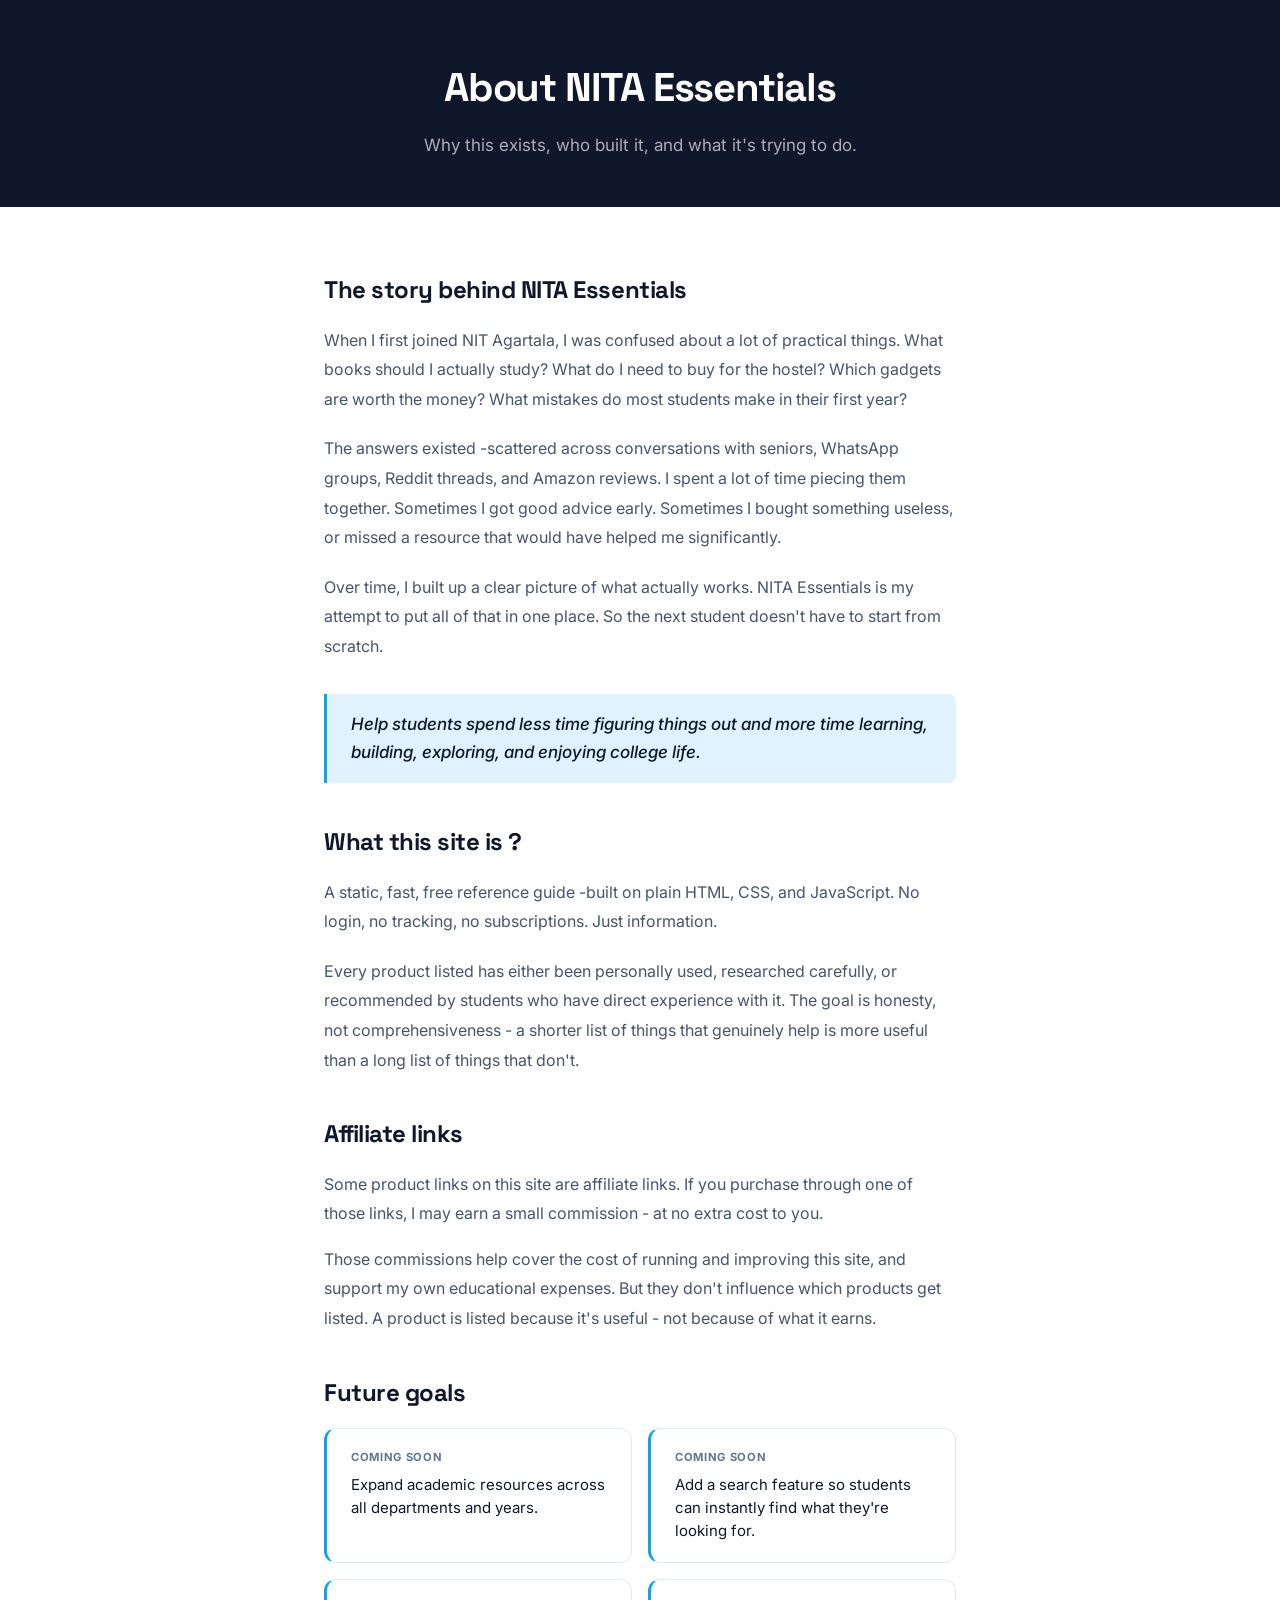
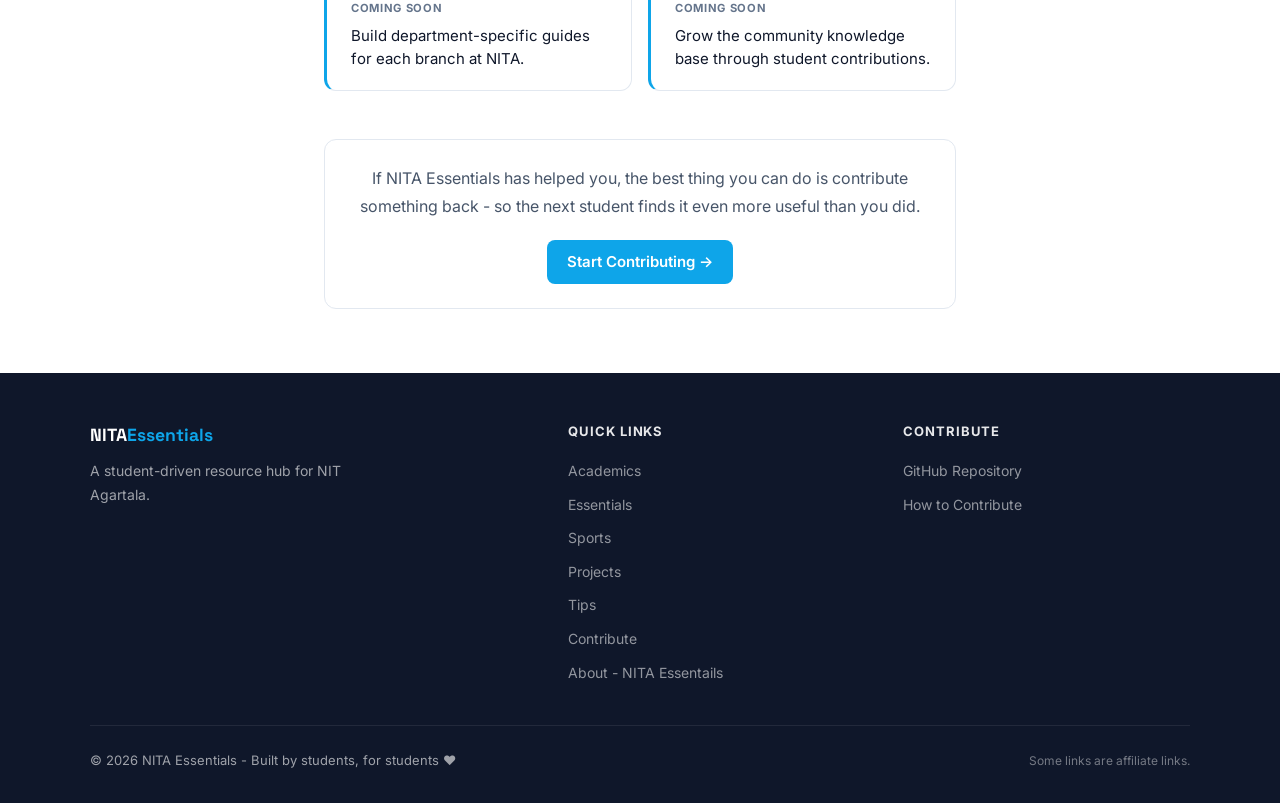
==== commit 42b0f505: "Major Changes to NITA Essentials" ====
--- a/about.html
+++ b/about.html
@@ -25,23 +25,6 @@
 </head>
 <body>
 
-<nav>
-  <div class="nav-inner">
-    <a href="index.html" class="nav-logo">NITA<span>Essentials</span></a>
-    <button class="hamburger" id="hamburger" aria-label="Toggle menu">
-      <span></span><span></span><span></span>
-    </button>
-    <ul class="nav-links" id="nav-links">
-      <li><a href="index.html">Home</a></li>
-      <li><a href="academics.html">Academics</a></li>
-      <li><a href="essentials.html">Essentials</a></li>
-      <li><a href="sports.html">Sports</a></li>
-      <li><a href="tips.html">Tips</a></li>
-      <li><a href="contribute.html">Contribute</a></li>
-      <li><a href="about.html" class="active">About</a></li>
-    </ul>
-  </div>
-</nav>
 
 <div class="page-hero">
   <div class="container">
@@ -53,7 +36,7 @@
 <section class="section section-alt">
   <div class="container" style="max-width:680px;">
 
-    <h2 class="section-title" style="margin-bottom:1rem;">The story</h2>
+    <h2 class="section-title" style="margin-bottom:1rem;">The story behind NITA Essentials</h2>
     <p style="color:var(--text-light); line-height:1.85; margin-bottom:1.25rem; font-size:1rem;">When I first joined NIT Agartala, I was confused about a lot of practical things. What books should I actually study? What do I need to buy for the hostel? Which gadgets are worth the money? What mistakes do most students make in their first year?</p>
     <p style="color:var(--text-light); line-height:1.85; margin-bottom:1.25rem; font-size:1rem;">The answers existed -scattered across conversations with seniors, WhatsApp groups, Reddit threads, and Amazon reviews. I spent a lot of time piecing them together. Sometimes I got good advice early. Sometimes I bought something useless, or missed a resource that would have helped me significantly.</p>
     <p style="color:var(--text-light); line-height:1.85; margin-bottom:1.25rem; font-size:1rem;">Over time, I built up a clear picture of what actually works. NITA Essentials is my attempt to put all of that in one place. So the next student doesn't have to start from scratch.</p>
@@ -62,7 +45,7 @@
       <p style="font-size:1.0625rem; color:var(--navy); font-style:italic; font-weight:500; line-height:1.7;">Help students spend less time figuring things out and more time learning, building, exploring, and enjoying college life.</p>
     </blockquote>
 
-    <h2 class="section-title" style="margin-bottom:1rem; margin-top:2.5rem;">What this site is</h2>
+    <h2 class="section-title" style="margin-bottom:1rem; margin-top:2.5rem;">What this site is ?</h2>
     <p style="color:var(--text-light); line-height:1.85; margin-bottom:1.25rem; font-size:1rem;">A static, fast, free reference guide -built on plain HTML, CSS, and JavaScript. No login, no tracking, no subscriptions. Just information.</p>
     <p style="color:var(--text-light); line-height:1.85; margin-bottom:1.25rem; font-size:1rem;">Every product listed has either been personally used, researched carefully, or recommended by students who have direct experience with it. The goal is honesty, not comprehensiveness - a shorter list of things that genuinely help is more useful than a long list of things that don't.</p>
 
@@ -92,7 +75,7 @@
 
     <div style="margin-top:3rem; padding:1.5rem; background:var(--surface); border:1px solid var(--border); border-radius:var(--radius); text-align:center;">
       <p style="font-size:1rem; color:var(--text-light); margin-bottom:1.25rem; line-height:1.75;">If NITA Essentials has helped you, the best thing you can do is contribute something back - so the next student finds it even more useful than you did.</p>
-      <a href="contribute.html" class="btn btn-primary">Start Contributing →</a>
+      <a href="contribute.html#contributions" class="btn btn-primary">Start Contributing →</a>
     </div>
 
   </div>
@@ -110,9 +93,10 @@
         <li><a href="academics.html">Academics</a></li>
         <li><a href="essentials.html">Essentials</a></li>
         <li><a href="sports.html">Sports</a></li>
+        <li><a href="projects.html">Projects</a></li>          
         <li><a href="tips.html">Tips</a></li>
         <li><a href="contribute.html">Contribute</a></li>
-        <li><a href="about.html">About</a></li>
+        <li><a href="about.html">About - NITA Essentails</a></li>
       </ul>
     </div>
     <div class="footer-col">
--- a/css/styles.css
+++ b/css/styles.css
@@ -945,3 +945,167 @@
     justify-content: center;
   }
 }
+
+
+/* ===== PROJECTS PAGE ===== */
+
+/* Notice spacing utilities */
+.notice-mb {
+  margin-bottom: 2.5rem;
+}
+
+.notice-mt {
+  margin-top: 3rem;
+}
+
+.notice-link {
+  color: inherit;
+  font-weight: 600;
+}
+
+/* Filter bar spacing */
+.filter-mb {
+  margin-bottom: 2.5rem;
+}
+
+/* Project item layout */
+.project-full {
+  grid-column: 1 / -1;
+}
+
+/* Project card container */
+.project-card {
+  background: var(--surface);
+  border: 1px solid var(--border);
+  border-radius: var(--radius);
+  padding: 2rem;
+  border-left: 4px solid var(--teal);
+}
+
+/* Project header section */
+.project-header {
+  display: flex;
+  align-items: flex-start;
+  justify-content: space-between;
+  flex-wrap: wrap;
+  gap: 1rem;
+  margin-bottom: 1.25rem;
+}
+
+/* Project category wrapper */
+.project-category-wrapper {
+  display: flex;
+  align-items: center;
+  gap: 0.5rem;
+  margin-bottom: 0.5rem;
+}
+
+/* Project category label */
+.project-category {
+  font-size: 0.75rem;
+  font-weight: 600;
+  text-transform: uppercase;
+  letter-spacing: 0.05em;
+  color: var(--teal-dark);
+}
+
+/* Project title */
+.project-title {
+  font-family: 'Space Grotesk', sans-serif;
+  font-size: 1.5rem;
+  font-weight: 700;
+  color: var(--navy);
+  margin-bottom: 0.5rem;
+  letter-spacing: -0.02em;
+}
+
+/* Project description */
+.project-description {
+  color: var(--muted);
+  font-size: 0.9375rem;
+  margin-bottom: 0.75rem;
+}
+
+/* Project actions (buttons) */
+.project-actions {
+  display: flex;
+  gap: 0.625rem;
+  flex-wrap: wrap;
+}
+
+/* Project author section */
+.project-author {
+  margin-top: 1.5rem;
+  padding-top: 1rem;
+  border-top: 1px solid var(--border);
+}
+
+.project-author-text {
+  font-size: 0.875rem;
+  color: var(--muted);
+}
+
+.project-author-link {
+  color: var(--teal-dark);
+  text-decoration: none;
+  font-weight: 600;
+}
+
+.project-author-link:hover {
+  text-decoration: underline;
+}
+
+/* Project placeholder (coming soon) */
+.project-placeholder {
+  background: var(--surface);
+  border: 1px dashed var(--border);
+  border-radius: var(--radius);
+  padding: 3rem 2rem;
+  text-align: center;
+}
+
+.project-placeholder-icon {
+  font-size: 2.5rem;
+  margin-bottom: 1rem;
+  opacity: 0.3;
+}
+
+.project-placeholder-title {
+  font-family: 'Space Grotesk', sans-serif;
+  font-size: 1.25rem;
+  font-weight: 600;
+  color: var(--muted);
+  margin-bottom: 0.75rem;
+}
+
+.project-placeholder-text {
+  color: var(--text-light);
+  margin-bottom: 1.5rem;
+  max-width: 480px;
+  margin-left: auto;
+  margin-right: auto;
+}
+
+/* Responsive adjustments for projects page */
+@media (max-width: 768px) {
+  .project-card {
+    padding: 1.5rem;
+  }
+
+  .project-title {
+    font-size: 1.25rem;
+  }
+
+  .project-header {
+    flex-direction: column;
+  }
+
+  .project-actions {
+    width: 100%;
+  }
+
+  .project-actions .btn {
+    flex: 1;
+    justify-content: center;
+  }
+}
